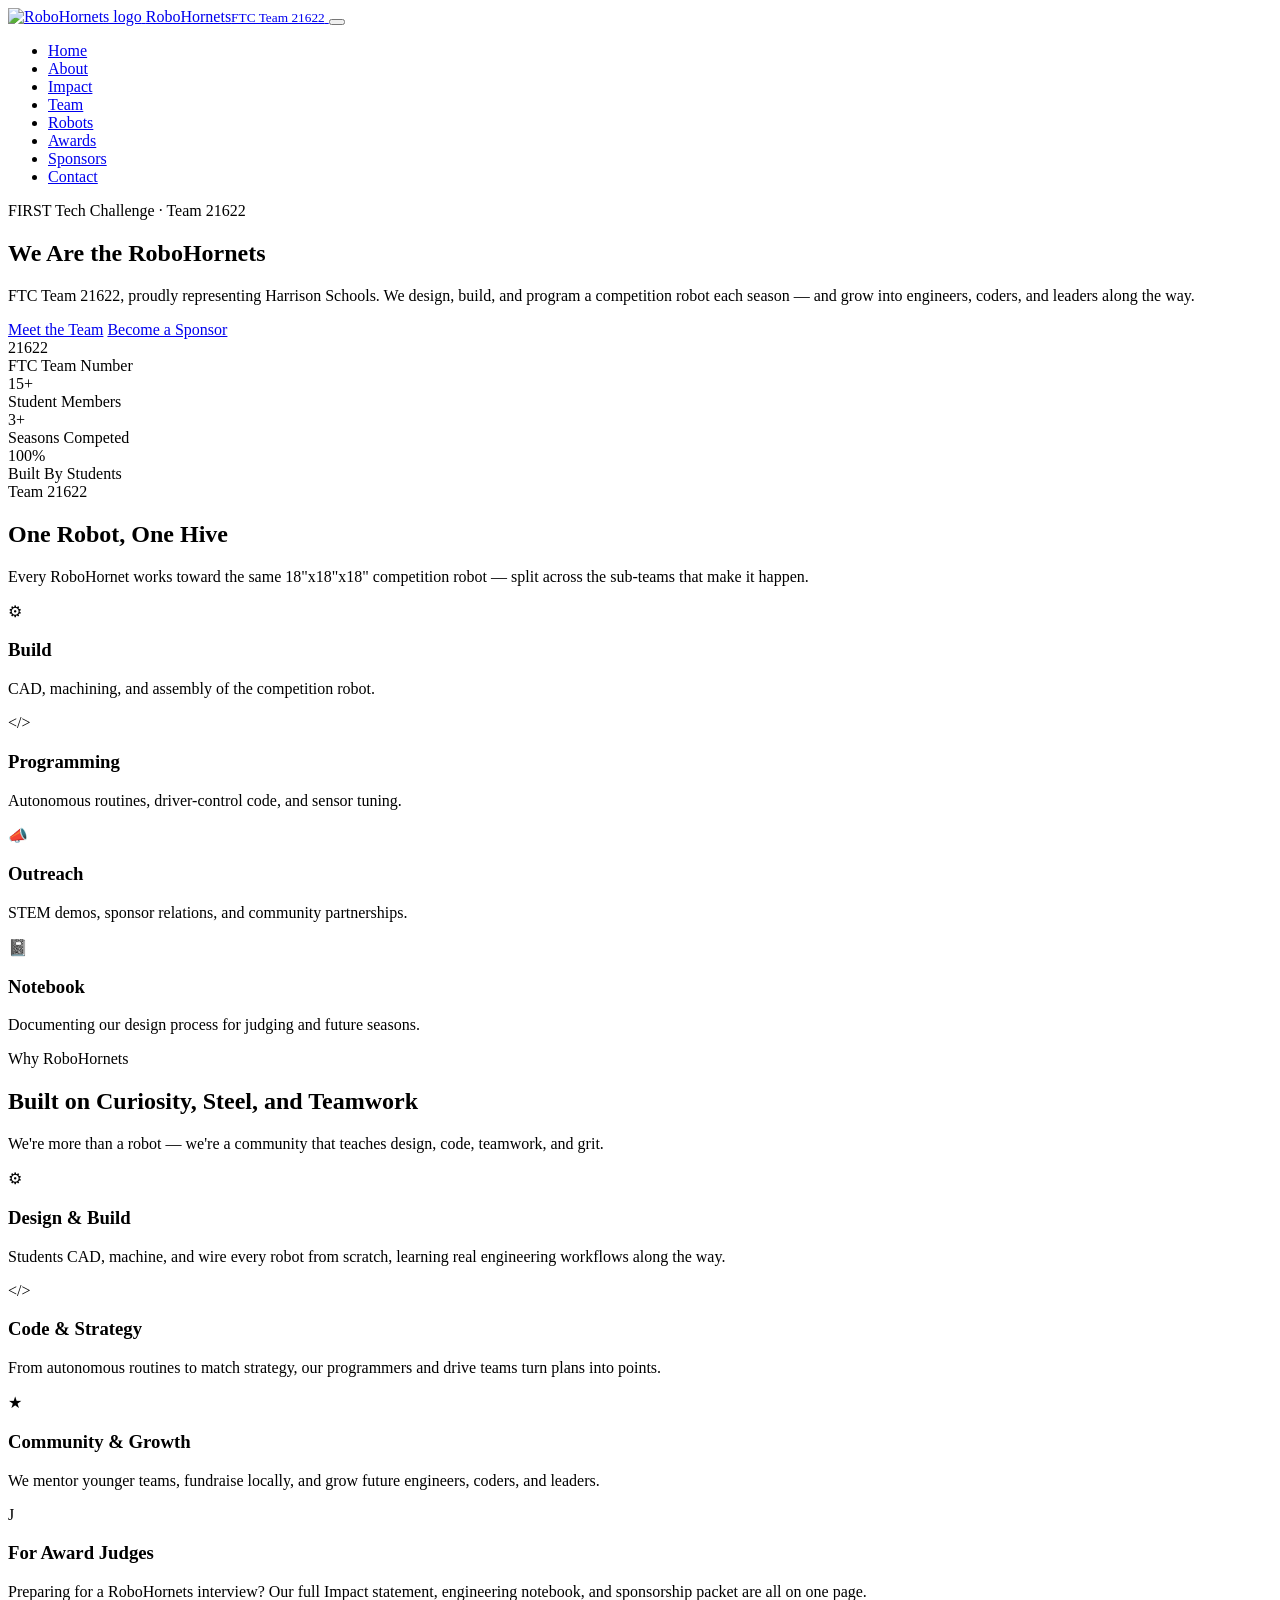
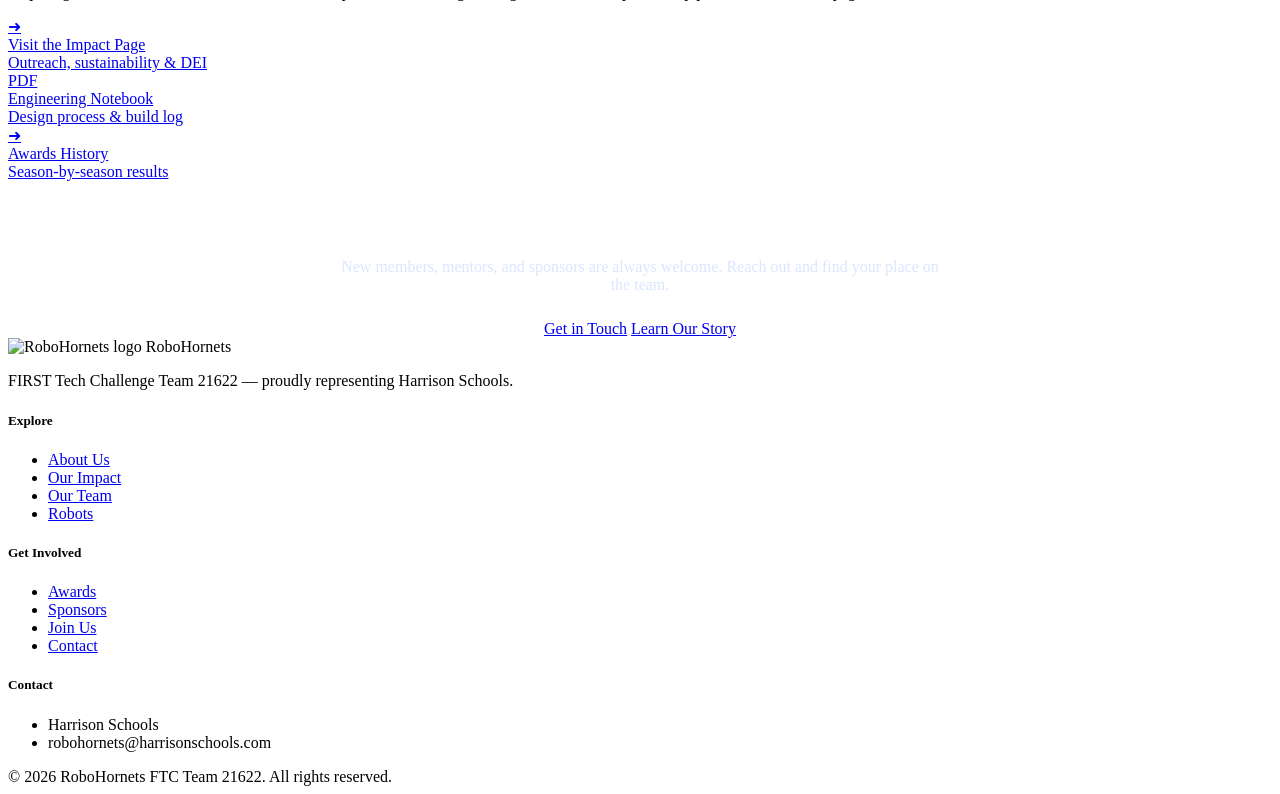
==== index.html @ 56c806d9 "Add files via upload" ====
<!DOCTYPE html>
<html lang="en">
<head>
<meta charset="UTF-8">
<meta name="viewport" content="width=device-width, initial-scale=1.0">
<title>RoboHornets | FTC Team 21622</title>
<meta name="description" content="RoboHornets, FTC Team 21622 — building robots, engineers, and community impact at Harrison Schools.">
<link rel="icon" href="assets/images/logo-primary.png">
<link rel="stylesheet" href="css/style.css">
</head>
<body>

<header class="site-header">
  <div class="container">
    <a href="index.html" class="brand">
      <img src="assets/images/logo-primary.png" alt="RoboHornets logo">
      <span>RoboHornets<small>FTC Team 21622</small></span>
    </a>
    <button class="nav-toggle" aria-label="Toggle menu"><span></span><span></span><span></span></button>
    <nav class="main-nav">
      <ul>
        <li><a href="index.html" class="active">Home</a></li>
        <li><a href="about.html">About</a></li>
        <li><a href="impact.html">Impact</a></li>
        <li><a href="team.html">Team</a></li>
        <li><a href="robots.html">Robots</a></li>
        <li><a href="awards.html">Awards</a></li>
        <li><a href="sponsors.html">Sponsors</a></li>
        <li><a href="contact.html" class="nav-cta">Contact</a></li>
      </ul>
    </nav>
  </div>
</header>

<section class="hero honeycomb-bg">
  <div class="container">
    <span class="eyebrow">FIRST Tech Challenge &middot; Team 21622</span>
    <h1>We Are the RoboHornets</h1>
    <p class="lead">FTC Team 21622, proudly representing Harrison Schools. We design, build, and program a competition robot each season — and grow into engineers, coders, and leaders along the way.</p>
    <div class="btn-row">
      <a href="team.html" class="btn btn-gold">Meet the Team</a>
      <a href="sponsors.html" class="btn btn-outline">Become a Sponsor</a>
    </div>
  </div>
</section>

<div class="stats-bar">
  <div class="container">
    <div class="grid grid-4">
      <div>
        <div class="stat-num">21622</div>
        <div class="stat-label">FTC Team Number</div>
      </div>
      <div>
        <div class="stat-num">15+</div>
        <div class="stat-label">Student Members</div>
      </div>
      <div>
        <div class="stat-num">3+</div>
        <div class="stat-label">Seasons Competed</div>
      </div>
      <div>
        <div class="stat-num">100%</div>
        <div class="stat-label">Built By Students</div>
      </div>
    </div>
  </div>
</div>

<section>
  <div class="container">
    <div class="section-head">
      <span class="tag">Team 21622</span>
      <h2>One Robot, One Hive</h2>
      <p>Every RoboHornet works toward the same 18"x18"x18" competition robot — split across the sub-teams that make it happen.</p>
    </div>
    <div class="grid grid-4">
      <div class="card">
        <div class="icon">⚙</div>
        <h3>Build</h3>
        <p>CAD, machining, and assembly of the competition robot.</p>
      </div>
      <div class="card">
        <div class="icon">&lt;/&gt;</div>
        <h3>Programming</h3>
        <p>Autonomous routines, driver-control code, and sensor tuning.</p>
      </div>
      <div class="card">
        <div class="icon">📣</div>
        <h3>Outreach</h3>
        <p>STEM demos, sponsor relations, and community partnerships.</p>
      </div>
      <div class="card">
        <div class="icon">📓</div>
        <h3>Notebook</h3>
        <p>Documenting our design process for judging and future seasons.</p>
      </div>
    </div>
  </div>
</section>

<section class="alt-bg">
  <div class="container">
    <div class="section-head">
      <span class="tag">Why RoboHornets</span>
      <h2>Built on Curiosity, Steel, and Teamwork</h2>
      <p>We're more than a robot — we're a community that teaches design, code, teamwork, and grit.</p>
    </div>
    <div class="grid grid-3">
      <div class="card">
        <div class="icon">⚙</div>
        <h3>Design &amp; Build</h3>
        <p>Students CAD, machine, and wire every robot from scratch, learning real engineering workflows along the way.</p>
      </div>
      <div class="card">
        <div class="icon">&lt;/&gt;</div>
        <h3>Code &amp; Strategy</h3>
        <p>From autonomous routines to match strategy, our programmers and drive teams turn plans into points.</p>
      </div>
      <div class="card">
        <div class="icon">★</div>
        <h3>Community &amp; Growth</h3>
        <p>We mentor younger teams, fundraise locally, and grow future engineers, coders, and leaders.</p>
      </div>
    </div>
  </div>
</section>

<section class="alt-bg">
  <div class="container">
    <div class="judges-box">
      <div class="judges-head">
        <div class="badge">J</div>
        <div>
          <h3>For Award Judges</h3>
        </div>
      </div>
      <p class="lede">Preparing for a RoboHornets interview? Our full Impact statement, engineering notebook, and sponsorship packet are all on one page.</p>
      <div class="judges-links">
        <a class="judges-link" href="impact.html">
          <div class="doc-ico">➜</div>
          <div>
            <div class="label">Visit the Impact Page</div>
            <div class="sub">Outreach, sustainability &amp; DEI</div>
          </div>
        </a>
        <a class="judges-link" href="assets/docs/engineering-notebook.pdf">
          <div class="doc-ico">PDF</div>
          <div>
            <div class="label">Engineering Notebook</div>
            <div class="sub">Design process &amp; build log</div>
          </div>
        </a>
        <a class="judges-link" href="awards.html">
          <div class="doc-ico">➜</div>
          <div>
            <div class="label">Awards History</div>
            <div class="sub">Season-by-season results</div>
          </div>
        </a>
      </div>
    </div>
  </div>
</section>

<section class="honeycomb-bg" style="color:#fff; text-align:center;">
  <div class="container">
    <h2 style="color:#fff; font-size:2rem; margin-bottom:14px;">Want to Join the Hive?</h2>
    <p style="color:#dbe6ff; max-width:600px; margin:0 auto 26px;">New members, mentors, and sponsors are always welcome. Reach out and find your place on the team.</p>
    <div class="btn-row">
      <a href="contact.html" class="btn btn-gold">Get in Touch</a>
      <a href="about.html" class="btn btn-outline">Learn Our Story</a>
    </div>
  </div>
</section>

<footer class="site-footer">
  <div class="container">
    <div class="footer-grid">
      <div>
        <div class="footer-brand">
          <img src="assets/images/logo-primary.png" alt="RoboHornets logo">
          <span>RoboHornets</span>
        </div>
        <p>FIRST Tech Challenge Team 21622 — proudly representing Harrison Schools.</p>
      </div>
      <div>
        <h5>Explore</h5>
        <ul>
          <li><a href="about.html">About Us</a></li>
          <li><a href="impact.html">Our Impact</a></li>
          <li><a href="team.html">Our Team</a></li>
          <li><a href="robots.html">Robots</a></li>
        </ul>
      </div>
      <div>
        <h5>Get Involved</h5>
        <ul>
          <li><a href="awards.html">Awards</a></li>
          <li><a href="sponsors.html">Sponsors</a></li>
          <li><a href="contact.html">Join Us</a></li>
          <li><a href="contact.html">Contact</a></li>
        </ul>
      </div>
      <div>
        <h5>Contact</h5>
        <ul>
          <li>Harrison Schools</li>
          <li>robohornets@harrisonschools.com</li>
        </ul>
      </div>
    </div>
    <div class="footer-bottom">
      &copy; <span data-year>2026</span> RoboHornets FTC Team 21622. All rights reserved.
    </div>
  </div>
</footer>

<script src="js/main.js"></script>
</body>
</html>
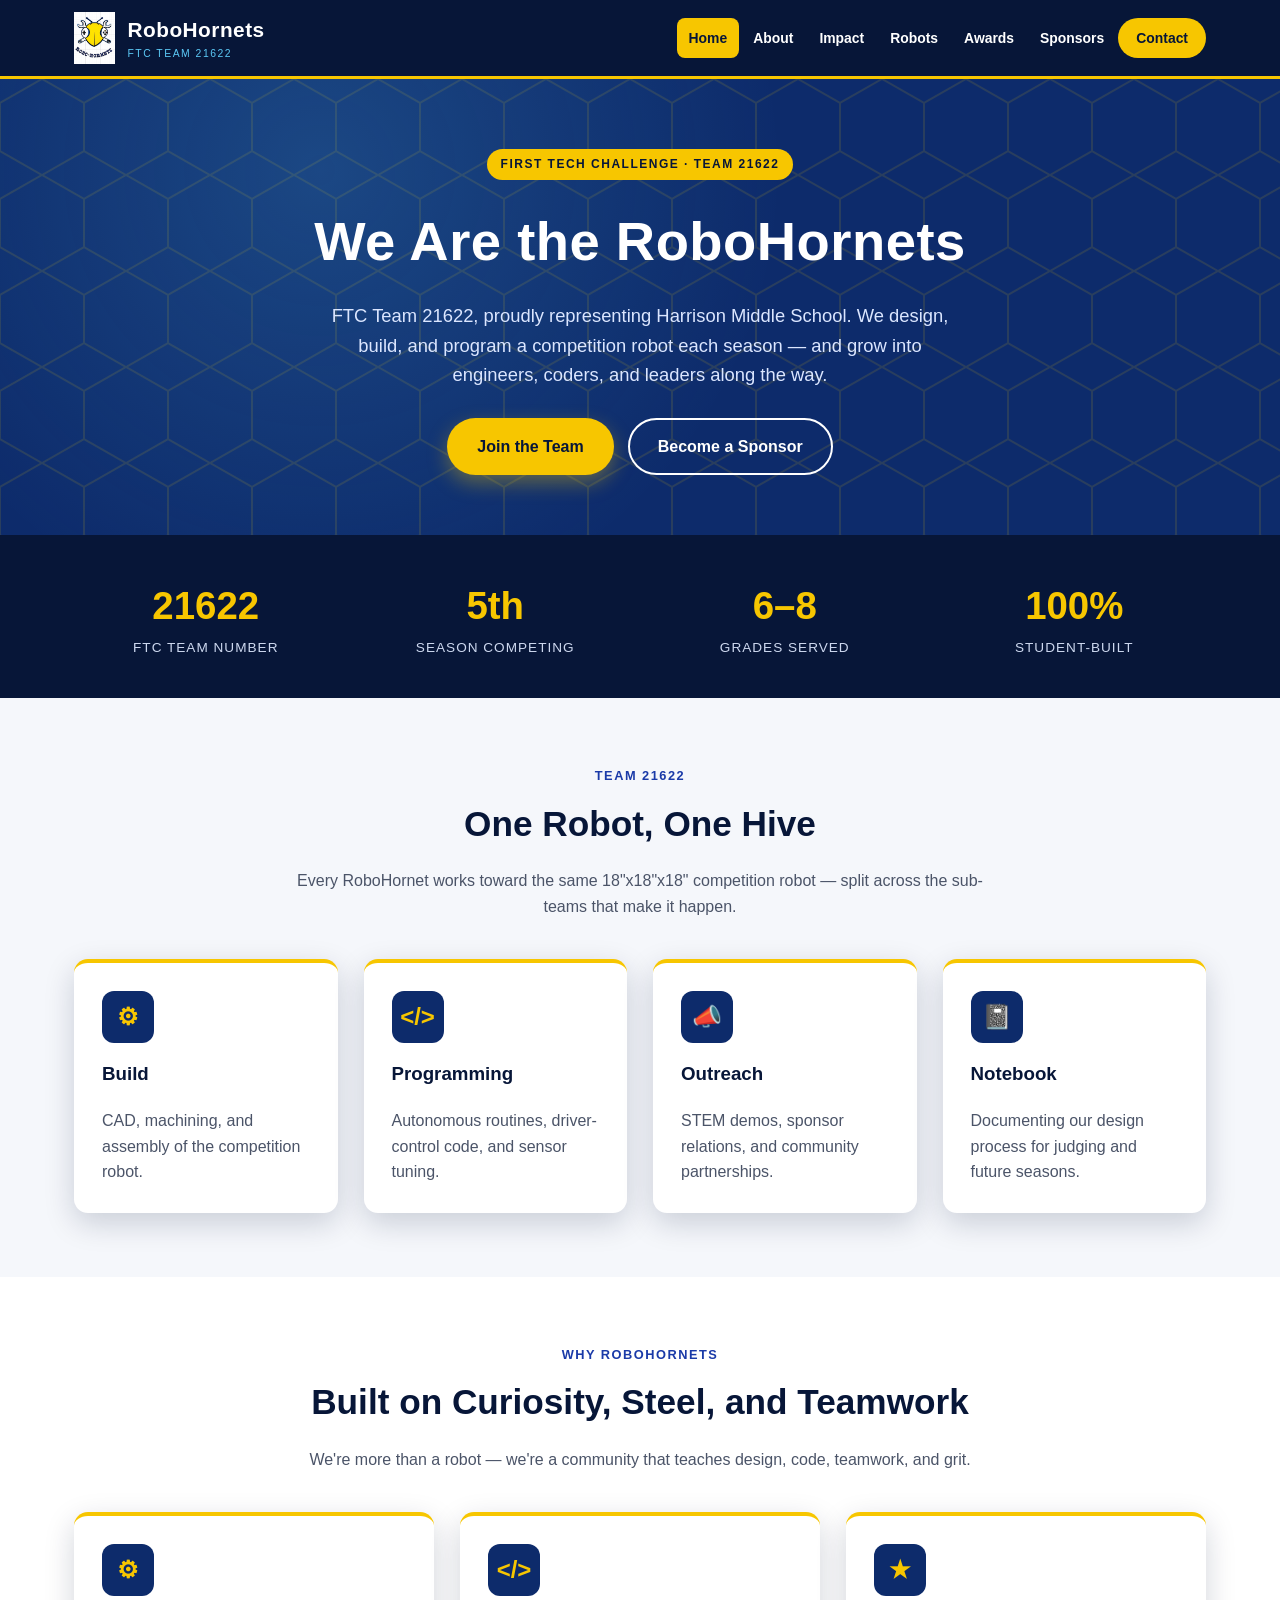
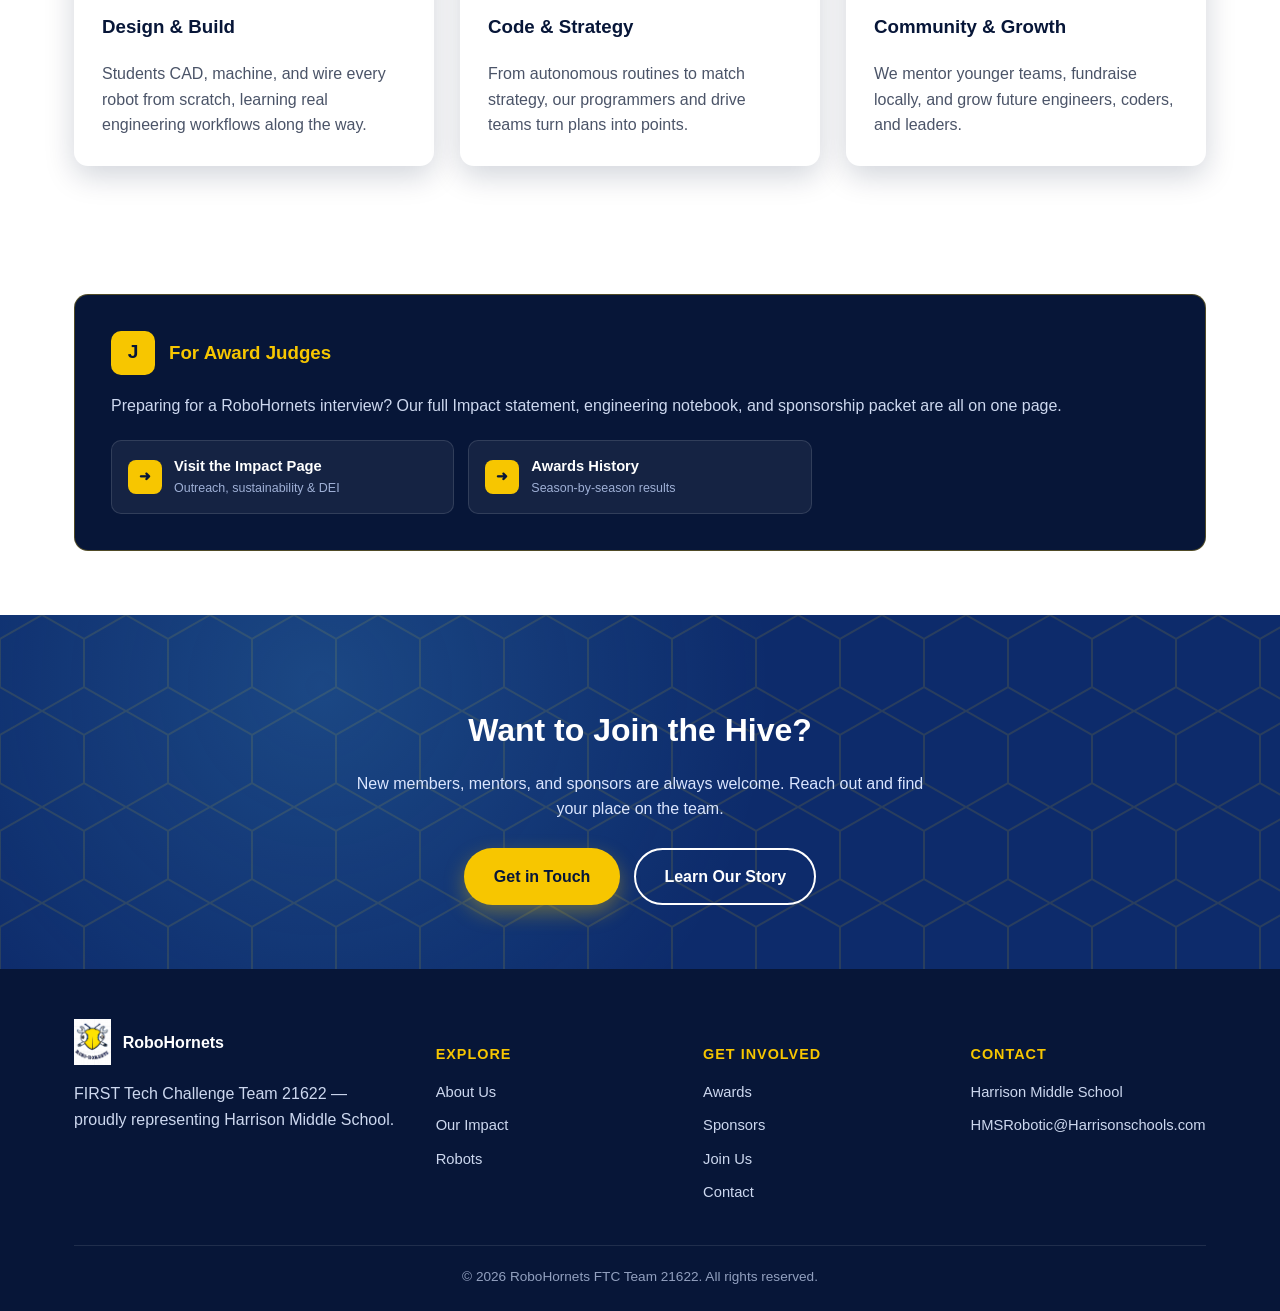
==== commit 31e41247: "Content correction pass: fix index.html" ====
--- a/index.html
+++ b/index.html
@@ -4,7 +4,7 @@
 <meta charset="UTF-8">
 <meta name="viewport" content="width=device-width, initial-scale=1.0">
 <title>RoboHornets | FTC Team 21622</title>
-<meta name="description" content="RoboHornets, FTC Team 21622 — building robots, engineers, and community impact at Harrison Schools.">
+<meta name="description" content="RoboHornets, FTC Team 21622 — building robots, engineers, and community impact at Harrison Middle School.">
 <link rel="icon" href="assets/images/logo-primary.png">
 <link rel="stylesheet" href="css/style.css">
 </head>
@@ -22,7 +22,6 @@
         <li><a href="index.html" class="active">Home</a></li>
         <li><a href="about.html">About</a></li>
         <li><a href="impact.html">Impact</a></li>
-        <li><a href="team.html">Team</a></li>
         <li><a href="robots.html">Robots</a></li>
         <li><a href="awards.html">Awards</a></li>
         <li><a href="sponsors.html">Sponsors</a></li>
@@ -36,9 +35,9 @@
   <div class="container">
     <span class="eyebrow">FIRST Tech Challenge &middot; Team 21622</span>
     <h1>We Are the RoboHornets</h1>
-    <p class="lead">FTC Team 21622, proudly representing Harrison Schools. We design, build, and program a competition robot each season — and grow into engineers, coders, and leaders along the way.</p>
+    <p class="lead">FTC Team 21622, proudly representing Harrison Middle School. We design, build, and program a competition robot each season — and grow into engineers, coders, and leaders along the way.</p>
     <div class="btn-row">
-      <a href="team.html" class="btn btn-gold">Meet the Team</a>
+      <a href="contact.html" class="btn btn-gold">Join the Team</a>
       <a href="sponsors.html" class="btn btn-outline">Become a Sponsor</a>
     </div>
   </div>
@@ -52,16 +51,16 @@
         <div class="stat-label">FTC Team Number</div>
       </div>
       <div>
-        <div class="stat-num">15+</div>
-        <div class="stat-label">Student Members</div>
-      </div>
-      <div>
-        <div class="stat-num">3+</div>
-        <div class="stat-label">Seasons Competed</div>
+        <div class="stat-num">5th</div>
+        <div class="stat-label">Season Competing</div>
+      </div>
+      <div>
+        <div class="stat-num">6&ndash;8</div>
+        <div class="stat-label">Grades Served</div>
       </div>
       <div>
         <div class="stat-num">100%</div>
-        <div class="stat-label">Built By Students</div>
+        <div class="stat-label">Student-Built</div>
       </div>
     </div>
   </div>
@@ -136,19 +135,12 @@
         </div>
       </div>
       <p class="lede">Preparing for a RoboHornets interview? Our full Impact statement, engineering notebook, and sponsorship packet are all on one page.</p>
-      <div class="judges-links">
+      <div class="judges-links judges-links-2">
         <a class="judges-link" href="impact.html">
           <div class="doc-ico">➜</div>
           <div>
             <div class="label">Visit the Impact Page</div>
             <div class="sub">Outreach, sustainability &amp; DEI</div>
-          </div>
-        </a>
-        <a class="judges-link" href="assets/docs/engineering-notebook.pdf">
-          <div class="doc-ico">PDF</div>
-          <div>
-            <div class="label">Engineering Notebook</div>
-            <div class="sub">Design process &amp; build log</div>
           </div>
         </a>
         <a class="judges-link" href="awards.html">
@@ -182,14 +174,13 @@
           <img src="assets/images/logo-primary.png" alt="RoboHornets logo">
           <span>RoboHornets</span>
         </div>
-        <p>FIRST Tech Challenge Team 21622 — proudly representing Harrison Schools.</p>
+        <p>FIRST Tech Challenge Team 21622 — proudly representing Harrison Middle School.</p>
       </div>
       <div>
         <h5>Explore</h5>
         <ul>
           <li><a href="about.html">About Us</a></li>
           <li><a href="impact.html">Our Impact</a></li>
-          <li><a href="team.html">Our Team</a></li>
           <li><a href="robots.html">Robots</a></li>
         </ul>
       </div>
@@ -205,8 +196,8 @@
       <div>
         <h5>Contact</h5>
         <ul>
-          <li>Harrison Schools</li>
-          <li>robohornets@harrisonschools.com</li>
+          <li>Harrison Middle School</li>
+          <li>HMSRobotic@Harrisonschools.com</li>
         </ul>
       </div>
     </div>
--- a/css/style.css
+++ b/css/style.css
@@ -0,0 +1,825 @@
+/* ===== RoboHornets — Harrison Hornet Robotics ===== */
+
+:root {
+  --navy-dark: #071638;
+  --navy: #0d2b6b;
+  --blue: #1a3aa8;
+  --sky: #5bc8f5;
+  --gold: #f7c600;
+  --gold-dark: #d4a800;
+  --black: #14161c;
+  --white: #ffffff;
+  --gray-light: #f5f7fb;
+  --gray-mid: #dde3ef;
+  --gray-text: #4b5468;
+  --shadow: 0 10px 30px rgba(7, 22, 56, 0.18);
+  --radius: 14px;
+}
+
+* { box-sizing: border-box; }
+
+html { scroll-behavior: smooth; }
+
+body {
+  margin: 0;
+  font-family: "Segoe UI", Roboto, Helvetica, Arial, sans-serif;
+  color: var(--black);
+  background: var(--gray-light);
+  line-height: 1.6;
+}
+
+img { max-width: 100%; display: block; }
+
+a { color: inherit; text-decoration: none; }
+
+.container {
+  max-width: 1180px;
+  margin: 0 auto;
+  padding: 0 24px;
+}
+
+/* ---------- Honeycomb texture ---------- */
+.honeycomb-bg {
+  background-color: var(--navy);
+  background-image:
+    radial-gradient(circle at 25% 20%, rgba(91, 200, 245, 0.18), transparent 45%),
+    url("data:image/svg+xml,%3Csvg xmlns='http://www.w3.org/2000/svg' width='84' height='96' viewBox='0 0 84 96'%3E%3Cg fill='none' stroke='%23f7c600' stroke-opacity='0.12' stroke-width='2'%3E%3Cpath d='M42 0 L84 24 L84 72 L42 96 L0 72 L0 24 Z'/%3E%3C/g%3E%3C/svg%3E");
+  background-size: auto, 84px 96px;
+}
+
+/* ---------- Header ---------- */
+.site-header {
+  position: sticky;
+  top: 0;
+  z-index: 100;
+  background: var(--navy-dark);
+  border-bottom: 3px solid var(--gold);
+}
+
+.site-header .container {
+  display: flex;
+  align-items: center;
+  justify-content: space-between;
+  height: 76px;
+}
+
+.brand {
+  display: flex;
+  align-items: center;
+  gap: 12px;
+  font-weight: 800;
+  font-size: 1.3rem;
+  color: var(--white);
+  letter-spacing: 0.5px;
+}
+
+.brand img {
+  height: 52px;
+  width: auto;
+}
+
+.brand small {
+  display: block;
+  font-weight: 500;
+  font-size: 0.65rem;
+  color: var(--sky);
+  letter-spacing: 1.5px;
+  text-transform: uppercase;
+}
+
+nav.main-nav {
+  display: flex;
+  align-items: center;
+  gap: 18px;
+  flex: 1;
+  justify-content: flex-end;
+}
+
+nav.main-nav ul {
+  list-style: none;
+  display: flex;
+  gap: 2px;
+  margin: 0;
+  padding: 0;
+}
+
+nav.main-nav a {
+  display: inline-block;
+  padding: 9px 12px;
+  color: var(--white);
+  font-weight: 600;
+  font-size: 0.87rem;
+  border-radius: 8px;
+  white-space: nowrap;
+  transition: background 0.2s ease, color 0.2s ease;
+}
+
+nav.main-nav a:hover,
+nav.main-nav a.active {
+  background: var(--gold);
+  color: var(--navy-dark);
+}
+
+.nav-cta {
+  background: var(--gold);
+  color: var(--navy-dark) !important;
+  font-weight: 800 !important;
+  padding: 9px 18px !important;
+  border-radius: 999px !important;
+}
+
+.nav-cta:hover { background: var(--white) !important; }
+
+.nav-toggle {
+  display: none;
+  background: none;
+  border: 2px solid var(--gold);
+  border-radius: 8px;
+  padding: 8px 10px;
+  cursor: pointer;
+}
+
+.nav-toggle span {
+  display: block;
+  width: 22px;
+  height: 2px;
+  background: var(--gold);
+  margin: 4px 0;
+}
+
+/* ---------- Hero ---------- */
+.hero {
+  color: var(--white);
+  padding: 70px 0 60px;
+  text-align: center;
+  position: relative;
+  overflow: hidden;
+}
+
+.hero .eyebrow {
+  display: inline-block;
+  background: var(--gold);
+  color: var(--navy-dark);
+  font-weight: 800;
+  font-size: 0.75rem;
+  letter-spacing: 1.5px;
+  text-transform: uppercase;
+  padding: 6px 14px;
+  border-radius: 999px;
+  margin-bottom: 18px;
+}
+
+.hero h1 {
+  font-size: clamp(2rem, 5vw, 3.4rem);
+  margin: 0 0 16px;
+  font-weight: 900;
+  letter-spacing: 0.5px;
+}
+
+.hero p.lead {
+  max-width: 640px;
+  margin: 0 auto 28px;
+  font-size: 1.15rem;
+  color: #dbe6ff;
+}
+
+.hero-small {
+  padding: 46px 0;
+}
+
+.hero-small h1 {
+  font-size: clamp(1.8rem, 4vw, 2.6rem);
+}
+
+.btn {
+  display: inline-block;
+  padding: 14px 28px;
+  border-radius: 999px;
+  font-weight: 700;
+  font-size: 1rem;
+  cursor: pointer;
+  border: 2px solid transparent;
+  transition: transform 0.15s ease, box-shadow 0.15s ease;
+}
+
+.btn:hover { transform: translateY(-2px); }
+
+.btn-gold {
+  background: var(--gold);
+  color: var(--navy-dark);
+  box-shadow: 0 8px 20px rgba(247, 198, 0, 0.35);
+}
+
+.btn-outline {
+  background: transparent;
+  color: var(--white);
+  border-color: var(--white);
+}
+
+.btn-navy {
+  background: var(--navy);
+  color: var(--white);
+  box-shadow: 0 8px 20px rgba(13, 43, 107, 0.3);
+}
+
+.btn-row {
+  display: flex;
+  gap: 14px;
+  justify-content: center;
+  flex-wrap: wrap;
+}
+
+/* ---------- Sections ---------- */
+section { padding: 64px 0; }
+
+.section-head {
+  text-align: center;
+  max-width: 700px;
+  margin: 0 auto 40px;
+}
+
+.section-head .tag {
+  color: var(--blue);
+  font-weight: 800;
+  letter-spacing: 1.5px;
+  font-size: 0.8rem;
+  text-transform: uppercase;
+}
+
+.section-head h2 {
+  font-size: clamp(1.6rem, 3.5vw, 2.2rem);
+  margin: 8px 0 12px;
+  color: var(--navy-dark);
+}
+
+.section-head p { color: var(--gray-text); }
+
+.alt-bg { background: var(--white); }
+
+/* ---------- Cards / Grid ---------- */
+.grid {
+  display: grid;
+  gap: 26px;
+}
+
+.grid-3 { grid-template-columns: repeat(3, 1fr); }
+.grid-2 { grid-template-columns: repeat(2, 1fr); }
+.grid-4 { grid-template-columns: repeat(4, 1fr); }
+
+.card {
+  background: var(--white);
+  border-radius: var(--radius);
+  padding: 28px;
+  box-shadow: var(--shadow);
+  border-top: 4px solid var(--gold);
+}
+
+.card h3 {
+  color: var(--navy-dark);
+  margin-top: 0;
+}
+
+.card p { color: var(--gray-text); margin-bottom: 0; }
+
+.card .icon {
+  width: 52px;
+  height: 52px;
+  border-radius: 12px;
+  background: var(--navy);
+  color: var(--gold);
+  display: flex;
+  align-items: center;
+  justify-content: center;
+  font-size: 1.5rem;
+  font-weight: 800;
+  margin-bottom: 16px;
+}
+
+/* ---------- Sub-team strip ---------- */
+.subteam-strip {
+  display: grid;
+  grid-template-columns: repeat(2, 1fr);
+  gap: 24px;
+}
+
+.subteam-card {
+  background: var(--navy-dark);
+  border-radius: var(--radius);
+  color: var(--white);
+  padding: 30px;
+  display: flex;
+  gap: 20px;
+  align-items: center;
+  border: 1px solid rgba(247, 198, 0, 0.25);
+}
+
+.subteam-card img {
+  width: 96px;
+  height: 96px;
+  object-fit: contain;
+  flex-shrink: 0;
+}
+
+.subteam-card h3 { margin: 0 0 6px; color: var(--gold); }
+.subteam-card p { margin: 0; color: #cdd8ef; font-size: 0.95rem; }
+
+/* ---------- Stats ---------- */
+.stats-bar {
+  background: var(--navy-dark);
+  color: var(--white);
+  padding: 40px 0;
+}
+
+.stats-bar .grid-4 { text-align: center; }
+
+.stats-bar .stat-num {
+  font-size: 2.4rem;
+  font-weight: 900;
+  color: var(--gold);
+}
+
+.stats-bar .stat-label {
+  font-size: 0.85rem;
+  letter-spacing: 1px;
+  text-transform: uppercase;
+  color: #cdd8ef;
+}
+
+/* ---------- Team / people ---------- */
+.person-card {
+  background: var(--white);
+  border-radius: var(--radius);
+  overflow: hidden;
+  box-shadow: var(--shadow);
+  text-align: center;
+}
+
+.person-photo {
+  height: 190px;
+  background: linear-gradient(160deg, var(--navy), var(--blue));
+  display: flex;
+  align-items: center;
+  justify-content: center;
+  color: var(--gold);
+  font-size: 2.4rem;
+  font-weight: 900;
+}
+
+.person-card .info { padding: 20px; }
+.person-card h4 { margin: 0 0 4px; color: var(--navy-dark); }
+.person-card .role {
+  color: var(--blue);
+  font-weight: 700;
+  font-size: 0.85rem;
+  text-transform: uppercase;
+  letter-spacing: 0.5px;
+}
+.person-card p.bio {
+  color: var(--gray-text);
+  font-size: 0.92rem;
+  margin: 10px 0 0;
+}
+
+.team-group-title {
+  margin: 50px 0 24px;
+  font-size: 1.4rem;
+  color: var(--navy-dark);
+  border-left: 5px solid var(--gold);
+  padding-left: 14px;
+}
+
+/* ---------- Gallery / Robots ---------- */
+.robot-card {
+  background: var(--white);
+  border-radius: var(--radius);
+  box-shadow: var(--shadow);
+  overflow: hidden;
+}
+
+.robot-photo {
+  height: 200px;
+  background: radial-gradient(circle at 30% 30%, var(--sky), var(--navy));
+  position: relative;
+}
+
+.robot-photo::after {
+  content: attr(data-year);
+  position: absolute;
+  bottom: 12px;
+  right: 14px;
+  background: var(--gold);
+  color: var(--navy-dark);
+  font-weight: 800;
+  padding: 4px 12px;
+  border-radius: 999px;
+  font-size: 0.85rem;
+}
+
+.robot-card .info { padding: 22px; }
+.robot-card h3 { margin: 0 0 6px; color: var(--navy-dark); }
+.robot-card .season-tag {
+  display: inline-block;
+  color: var(--blue);
+  font-weight: 700;
+  font-size: 0.8rem;
+  text-transform: uppercase;
+  margin-bottom: 10px;
+}
+.robot-card ul {
+  margin: 12px 0 0;
+  padding-left: 18px;
+  color: var(--gray-text);
+  font-size: 0.92rem;
+}
+
+/* ---------- Sponsors ---------- */
+.tier-block {
+  margin-bottom: 44px;
+}
+
+.tier-heading {
+  display: flex;
+  align-items: center;
+  gap: 14px;
+  margin-bottom: 20px;
+}
+
+.tier-heading .swatch {
+  width: 14px;
+  height: 34px;
+  border-radius: 4px;
+}
+
+.swatch.gold-tier { background: var(--gold); }
+.swatch.blue-tier { background: var(--blue); }
+.swatch.silver-tier { background: #a9b3c7; }
+
+.sponsor-grid {
+  display: grid;
+  grid-template-columns: repeat(4, 1fr);
+  gap: 20px;
+}
+
+.sponsor-logo {
+  background: var(--white);
+  border: 1px solid var(--gray-mid);
+  border-radius: 12px;
+  height: 110px;
+  display: flex;
+  align-items: center;
+  justify-content: center;
+  color: var(--gray-text);
+  font-weight: 700;
+  text-align: center;
+  padding: 10px;
+}
+
+.sponsor-cta {
+  background: var(--navy);
+  color: var(--white);
+  border-radius: var(--radius);
+  padding: 40px;
+  text-align: center;
+}
+
+.sponsor-cta h3 { color: var(--gold); margin-top: 0; }
+
+/* ---------- Judges quick-access box ---------- */
+.judges-box {
+  background: var(--navy-dark);
+  border: 1px solid rgba(247, 198, 0, 0.3);
+  border-radius: var(--radius);
+  padding: 36px;
+  color: var(--white);
+}
+
+.judges-box .judges-head {
+  display: flex;
+  align-items: center;
+  gap: 14px;
+  margin-bottom: 18px;
+}
+
+.judges-box .judges-head .badge {
+  background: var(--gold);
+  color: var(--navy-dark);
+  font-weight: 900;
+  border-radius: 10px;
+  width: 44px;
+  height: 44px;
+  display: flex;
+  align-items: center;
+  justify-content: center;
+  font-size: 1.2rem;
+  flex-shrink: 0;
+}
+
+.judges-box h3 { margin: 0; color: var(--gold); }
+.judges-box p.lede { color: #cdd8ef; margin: 0 0 22px; }
+
+.judges-links {
+  display: grid;
+  grid-template-columns: repeat(3, 1fr);
+  gap: 14px;
+}
+
+.judges-link {
+  display: flex;
+  align-items: center;
+  gap: 12px;
+  background: rgba(255, 255, 255, 0.06);
+  border: 1px solid rgba(255, 255, 255, 0.12);
+  border-radius: 10px;
+  padding: 14px 16px;
+  transition: background 0.2s ease, border-color 0.2s ease;
+}
+
+.judges-link:hover {
+  background: rgba(247, 198, 0, 0.12);
+  border-color: var(--gold);
+}
+
+.judges-link .doc-ico {
+  width: 34px;
+  height: 34px;
+  border-radius: 8px;
+  background: var(--gold);
+  color: var(--navy-dark);
+  display: flex;
+  align-items: center;
+  justify-content: center;
+  font-weight: 800;
+  flex-shrink: 0;
+  font-size: 0.85rem;
+}
+
+.judges-link .label { font-weight: 700; font-size: 0.92rem; color: var(--white); }
+.judges-link .sub { font-size: 0.78rem; color: #9fb0d6; }
+
+/* ---------- Core values / DEI cards ---------- */
+.value-card {
+  background: var(--white);
+  border-radius: var(--radius);
+  box-shadow: var(--shadow);
+  padding: 26px;
+  border-left: 4px solid var(--blue);
+}
+
+.value-card h4 { margin: 0 0 8px; color: var(--navy-dark); }
+.value-card p { margin: 0; color: var(--gray-text); font-size: 0.93rem; }
+
+/* ---------- Impact metrics ---------- */
+.metric-card {
+  background: var(--white);
+  border-radius: var(--radius);
+  box-shadow: var(--shadow);
+  padding: 30px 24px;
+  text-align: center;
+}
+
+.metric-card .metric-num {
+  font-size: 2.2rem;
+  font-weight: 900;
+  color: var(--blue);
+}
+
+.metric-card .metric-label {
+  font-size: 0.85rem;
+  color: var(--gray-text);
+  margin-top: 6px;
+}
+
+/* ---------- Engineering design process ---------- */
+.process-steps {
+  display: grid;
+  grid-template-columns: repeat(5, 1fr);
+  gap: 16px;
+  counter-reset: step;
+}
+
+.process-step {
+  background: var(--white);
+  border-radius: var(--radius);
+  box-shadow: var(--shadow);
+  padding: 22px 18px;
+  text-align: center;
+  position: relative;
+}
+
+.process-step .step-num {
+  width: 36px;
+  height: 36px;
+  border-radius: 50%;
+  background: var(--gold);
+  color: var(--navy-dark);
+  font-weight: 900;
+  display: flex;
+  align-items: center;
+  justify-content: center;
+  margin: 0 auto 12px;
+}
+
+.process-step h4 { margin: 0 0 8px; color: var(--navy-dark); font-size: 1rem; }
+.process-step p { margin: 0; color: var(--gray-text); font-size: 0.85rem; }
+
+/* ---------- Awards timeline ---------- */
+.timeline {
+  position: relative;
+  margin: 0 auto;
+  max-width: 820px;
+  padding-left: 30px;
+  border-left: 3px solid var(--gold);
+}
+
+.timeline-item {
+  position: relative;
+  padding-bottom: 34px;
+}
+
+.timeline-item:last-child { padding-bottom: 0; }
+
+.timeline-item::before {
+  content: "";
+  position: absolute;
+  left: -39px;
+  top: 4px;
+  width: 16px;
+  height: 16px;
+  border-radius: 50%;
+  background: var(--navy-dark);
+  border: 3px solid var(--gold);
+}
+
+.timeline-item .t-year {
+  color: var(--blue);
+  font-weight: 800;
+  font-size: 0.85rem;
+  text-transform: uppercase;
+  letter-spacing: 0.5px;
+}
+
+.timeline-item h4 { margin: 6px 0 6px; color: var(--navy-dark); }
+.timeline-item p { margin: 0; color: var(--gray-text); font-size: 0.93rem; }
+
+.award-pill {
+  display: inline-block;
+  background: var(--gold);
+  color: var(--navy-dark);
+  font-weight: 800;
+  font-size: 0.72rem;
+  letter-spacing: 0.5px;
+  text-transform: uppercase;
+  padding: 3px 10px;
+  border-radius: 999px;
+  margin-right: 8px;
+  margin-bottom: 6px;
+}
+
+/* ---------- Contact ---------- */
+.contact-wrap {
+  display: grid;
+  grid-template-columns: 1.1fr 1fr;
+  gap: 40px;
+  align-items: start;
+}
+
+.contact-info .item {
+  display: flex;
+  gap: 16px;
+  margin-bottom: 22px;
+}
+
+.contact-info .item .ico {
+  width: 44px;
+  height: 44px;
+  border-radius: 10px;
+  background: var(--gold);
+  color: var(--navy-dark);
+  display: flex;
+  align-items: center;
+  justify-content: center;
+  font-weight: 800;
+  flex-shrink: 0;
+}
+
+.contact-info h4 { margin: 0 0 4px; color: var(--navy-dark); }
+.contact-info p { margin: 0; color: var(--gray-text); }
+
+form.contact-form {
+  background: var(--white);
+  padding: 30px;
+  border-radius: var(--radius);
+  box-shadow: var(--shadow);
+}
+
+form.contact-form label {
+  display: block;
+  font-weight: 700;
+  font-size: 0.85rem;
+  color: var(--navy-dark);
+  margin: 16px 0 6px;
+}
+
+form.contact-form label:first-child { margin-top: 0; }
+
+form.contact-form input,
+form.contact-form select,
+form.contact-form textarea {
+  width: 100%;
+  padding: 12px 14px;
+  border: 1px solid var(--gray-mid);
+  border-radius: 8px;
+  font-family: inherit;
+  font-size: 0.95rem;
+}
+
+form.contact-form textarea { resize: vertical; min-height: 120px; }
+
+form.contact-form button {
+  margin-top: 22px;
+  width: 100%;
+  border: none;
+}
+
+.map-note {
+  margin-top: 24px;
+  padding: 20px;
+  border: 2px dashed var(--gray-mid);
+  border-radius: 12px;
+  color: var(--gray-text);
+  font-size: 0.9rem;
+}
+
+/* ---------- Footer ---------- */
+footer.site-footer {
+  background: var(--navy-dark);
+  color: #cdd8ef;
+  padding: 50px 0 24px;
+}
+
+.footer-grid {
+  display: grid;
+  grid-template-columns: 1.4fr 1fr 1fr 1fr;
+  gap: 32px;
+  margin-bottom: 30px;
+}
+
+.footer-grid h5 {
+  color: var(--gold);
+  font-size: 0.9rem;
+  letter-spacing: 1px;
+  text-transform: uppercase;
+  margin-bottom: 14px;
+}
+
+.footer-grid ul { list-style: none; margin: 0; padding: 0; }
+.footer-grid li { margin-bottom: 10px; font-size: 0.92rem; }
+.footer-grid a:hover { color: var(--gold); }
+
+.footer-brand {
+  display: flex;
+  align-items: center;
+  gap: 12px;
+  margin-bottom: 14px;
+}
+
+.footer-brand img { height: 46px; }
+.footer-brand span { font-weight: 800; color: var(--white); }
+
+.footer-bottom {
+  border-top: 1px solid rgba(255, 255, 255, 0.1);
+  padding-top: 20px;
+  text-align: center;
+  font-size: 0.85rem;
+  color: #92a0bf;
+}
+
+/* ---------- Responsive ---------- */
+@media (max-width: 900px) {
+  .grid-3, .grid-4, .footer-grid, .subteam-strip, .sponsor-grid, .contact-wrap { grid-template-columns: 1fr 1fr; }
+  .footer-grid { grid-template-columns: 1fr 1fr; }
+  .judges-links, .process-steps { grid-template-columns: 1fr 1fr; }
+}
+
+@media (max-width: 720px) {
+  nav.main-nav {
+    position: absolute;
+    top: 76px;
+    left: 0;
+    right: 0;
+    background: var(--navy-dark);
+    border-bottom: 3px solid var(--gold);
+    display: none;
+  }
+  nav.main-nav.open { display: block; }
+  nav.main-nav ul {
+    flex-direction: column;
+    padding: 12px 24px 20px;
+  }
+  .nav-toggle { display: block; }
+  .grid-2, .grid-3, .grid-4, .footer-grid, .subteam-strip, .sponsor-grid, .contact-wrap {
+    grid-template-columns: 1fr;
+  }
+  .judges-links, .process-steps { grid-template-columns: 1fr; }
+  .contact-wrap { }
+}
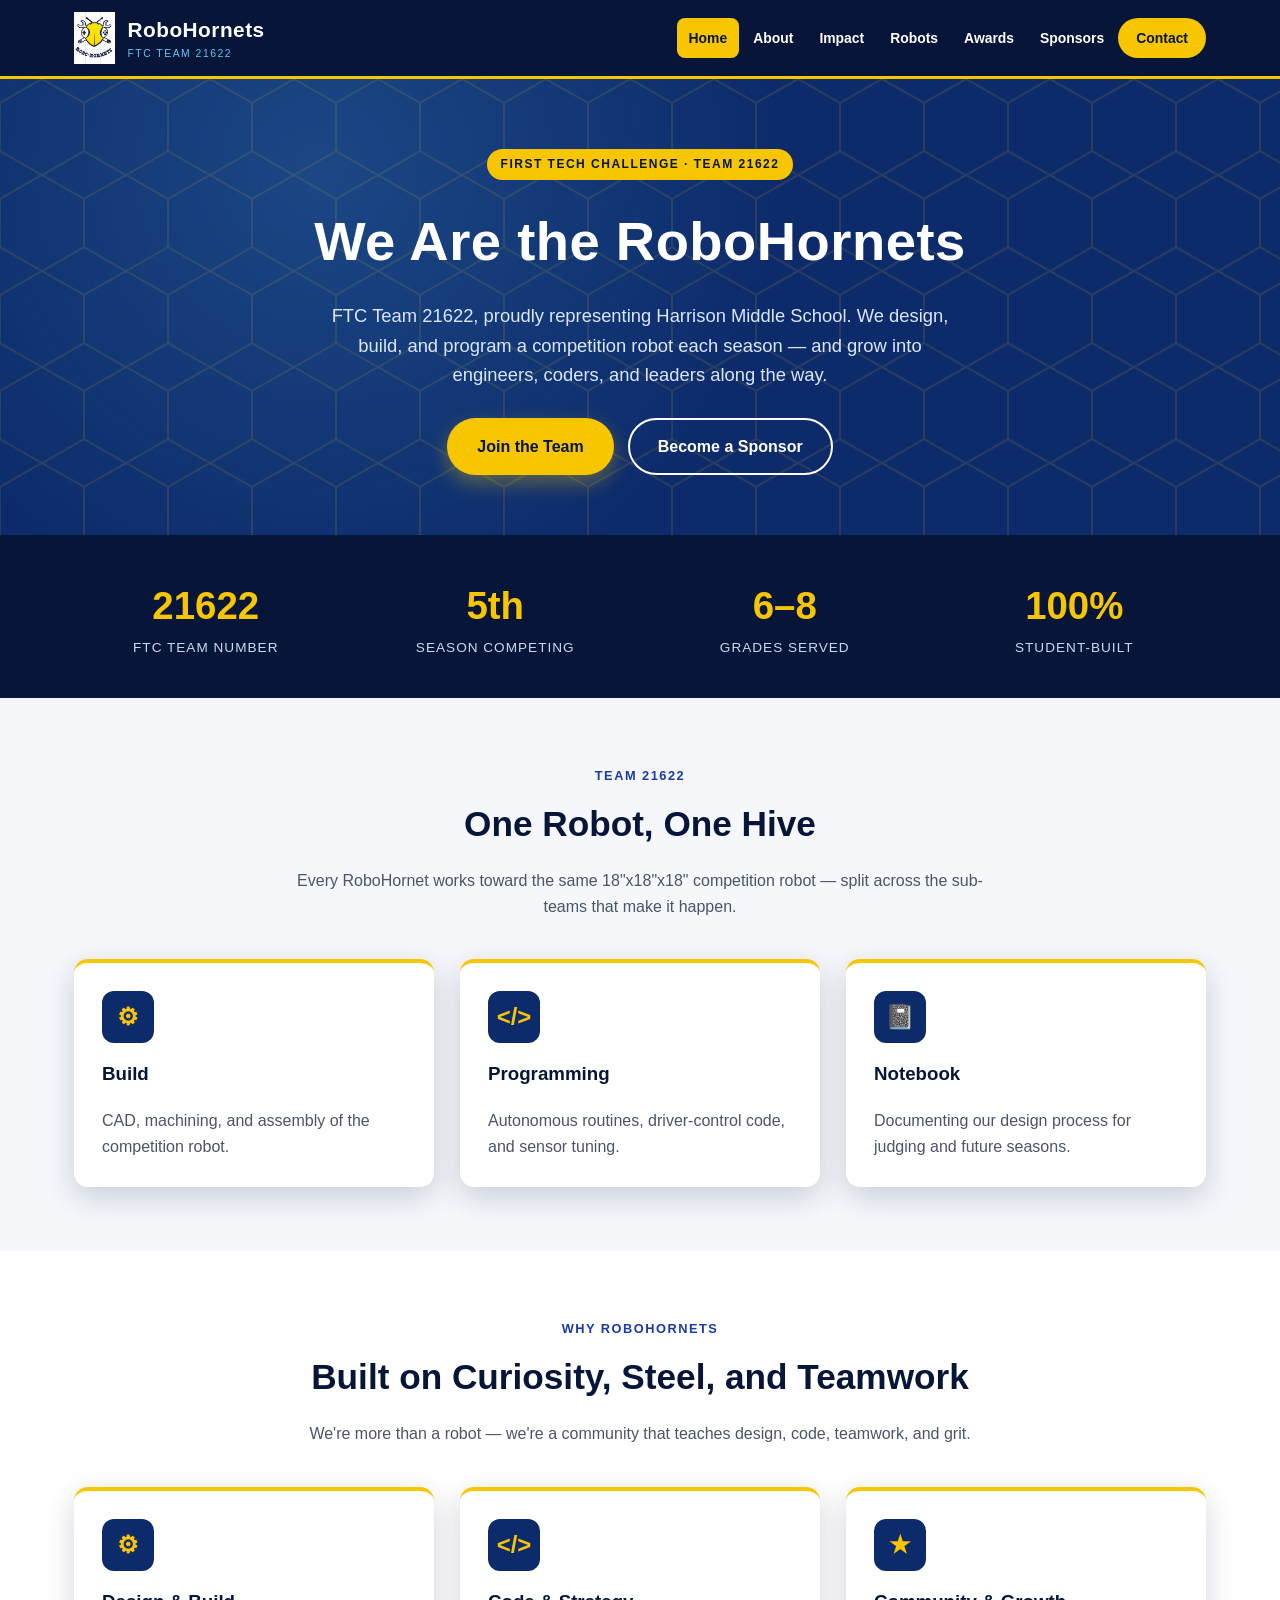
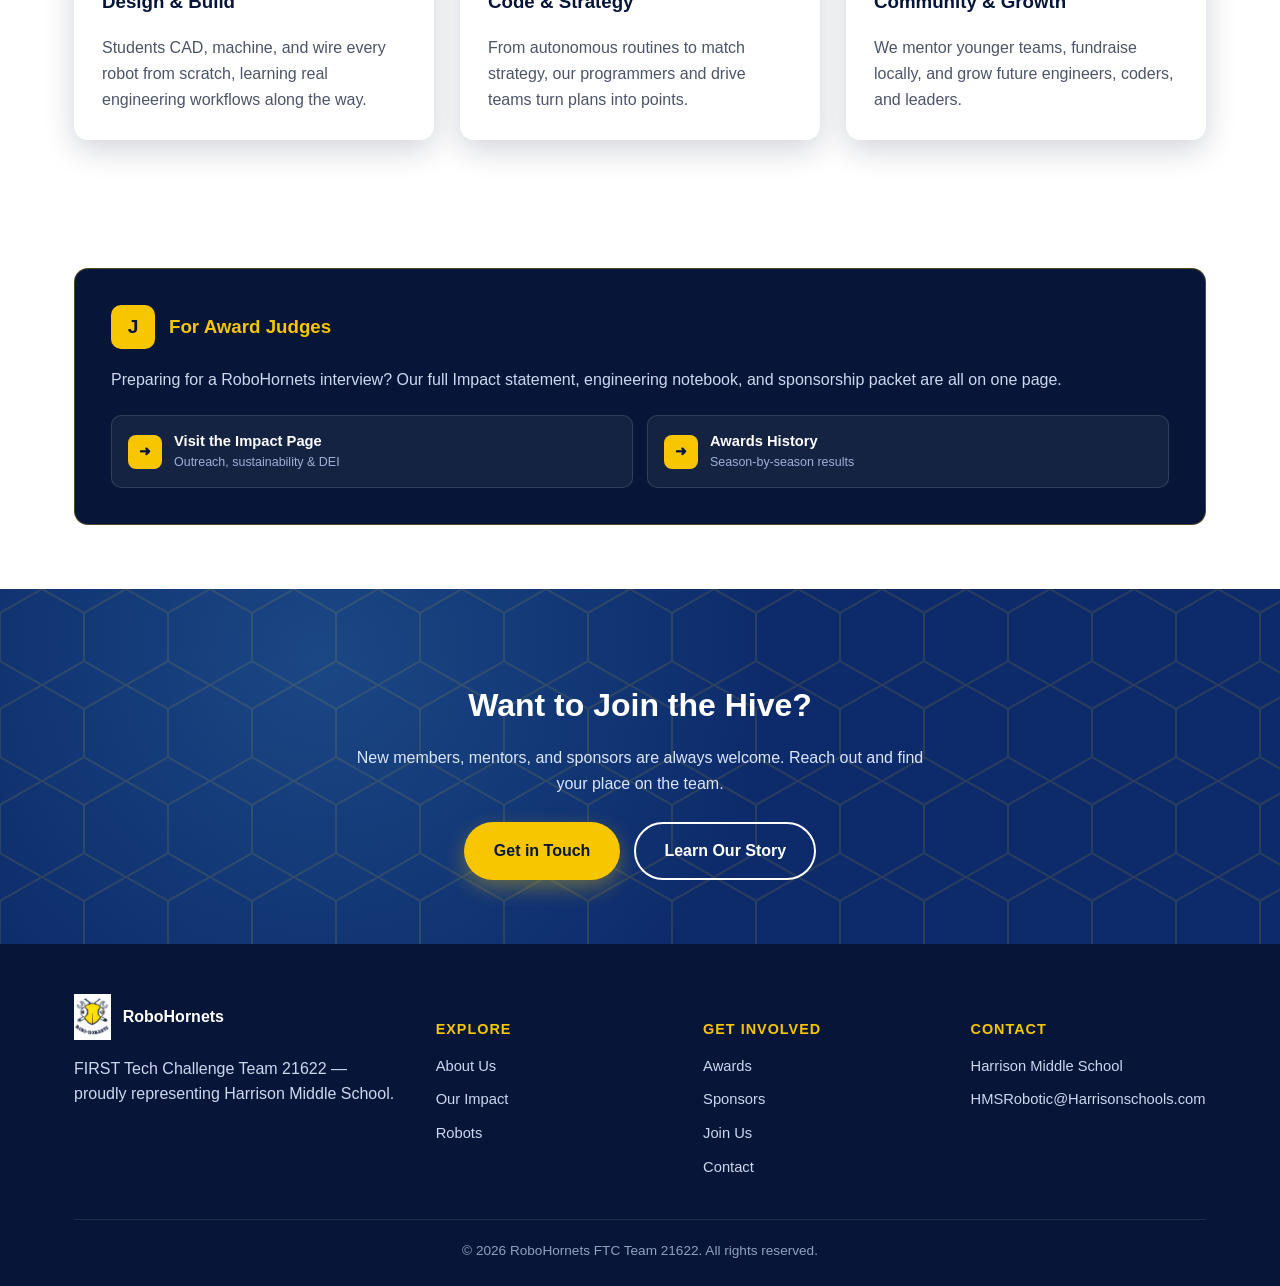
==== commit da87bf6f: "Update outreach wording, impact stats, new logo, and season game logos" ====
--- a/index.html
+++ b/index.html
@@ -73,7 +73,7 @@
       <h2>One Robot, One Hive</h2>
       <p>Every RoboHornet works toward the same 18"x18"x18" competition robot — split across the sub-teams that make it happen.</p>
     </div>
-    <div class="grid grid-4">
+    <div class="grid grid-3">
       <div class="card">
         <div class="icon">⚙</div>
         <h3>Build</h3>
@@ -83,11 +83,6 @@
         <div class="icon">&lt;/&gt;</div>
         <h3>Programming</h3>
         <p>Autonomous routines, driver-control code, and sensor tuning.</p>
-      </div>
-      <div class="card">
-        <div class="icon">📣</div>
-        <h3>Outreach</h3>
-        <p>STEM demos, sponsor relations, and community partnerships.</p>
       </div>
       <div class="card">
         <div class="icon">📓</div>
--- a/css/style.css
+++ b/css/style.css
@@ -450,9 +450,11 @@
   border-radius: 4px;
 }
 
+.swatch.platinum-tier { background: #b8c2d4; }
 .swatch.gold-tier { background: var(--gold); }
-.swatch.blue-tier { background: var(--blue); }
 .swatch.silver-tier { background: #a9b3c7; }
+.swatch.bronze-tier { background: #c67f4e; }
+.swatch.steel-tier { background: #71797e; }
 
 .sponsor-grid {
   display: grid;
@@ -521,6 +523,10 @@
   display: grid;
   grid-template-columns: repeat(3, 1fr);
   gap: 14px;
+}
+
+.judges-links-2 {
+  grid-template-columns: repeat(2, 1fr);
 }
 
 .judges-link {
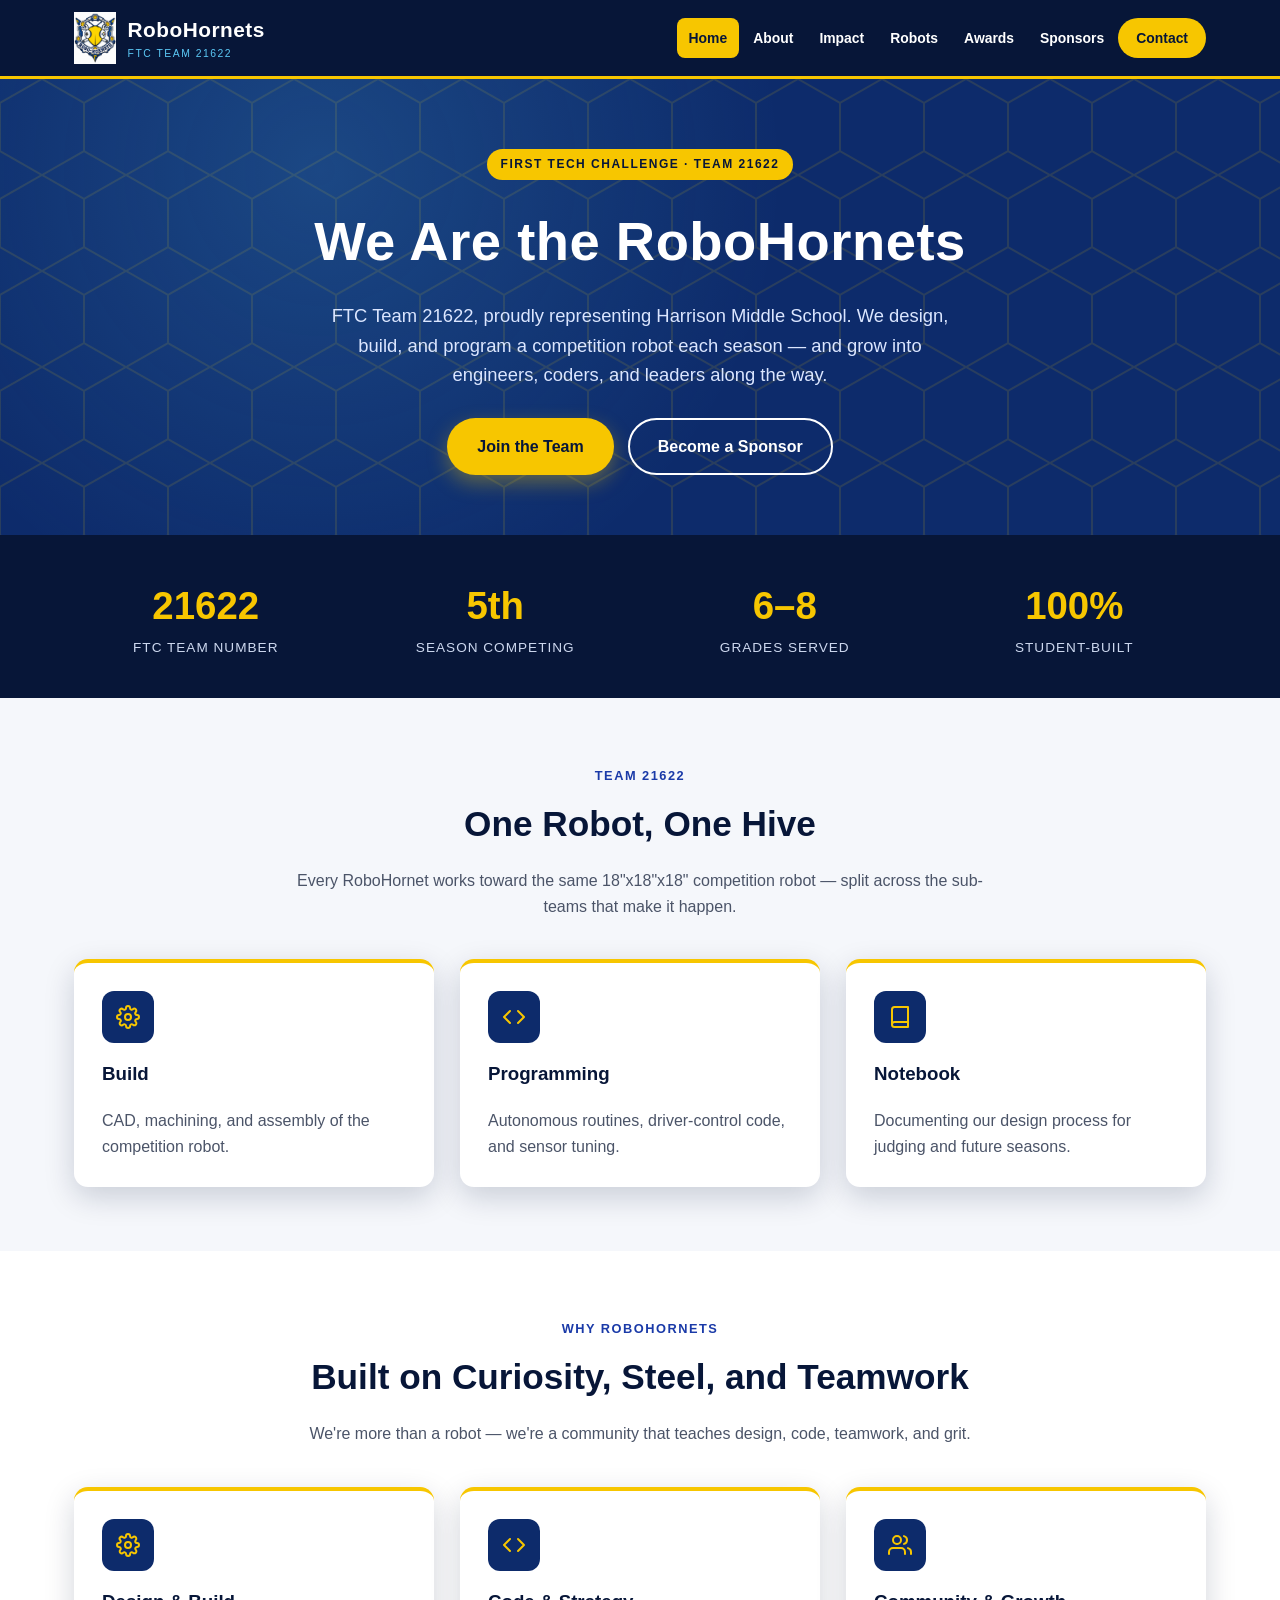
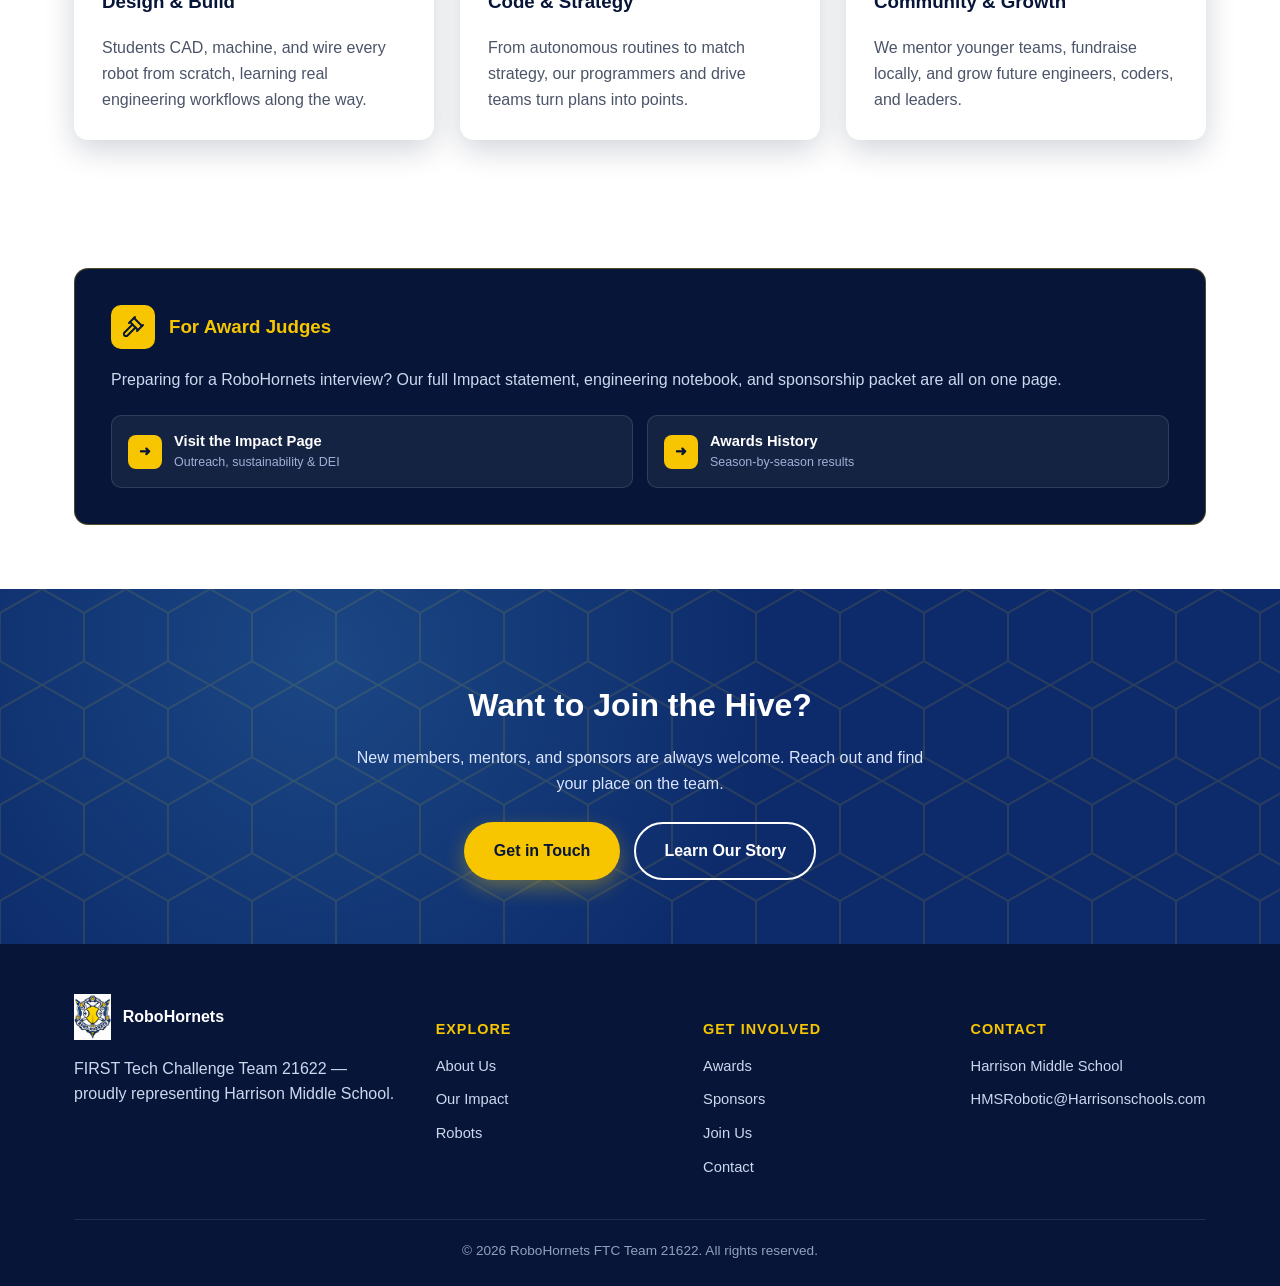
==== commit d25947ab: "Replace emoji icons with inline SVG (stroke-based, currentColor)" ====
--- a/index.html
+++ b/index.html
@@ -75,17 +75,17 @@
     </div>
     <div class="grid grid-3">
       <div class="card">
-        <div class="icon">⚙</div>
+        <div class="icon"><svg viewBox="0 0 24 24" fill="none" stroke="currentColor" stroke-width="2" stroke-linecap="round" stroke-linejoin="round" aria-hidden="true"><circle cx="12" cy="12" r="3"></circle><path d="M19.4 15a1.65 1.65 0 0 0 .33 1.82l.06.06a2 2 0 1 1-2.83 2.83l-.06-.06a1.65 1.65 0 0 0-1.82-.33 1.65 1.65 0 0 0-1 1.51V21a2 2 0 0 1-4 0v-.09A1.65 1.65 0 0 0 9 19.4a1.65 1.65 0 0 0-1.82.33l-.06.06a2 2 0 1 1-2.83-2.83l.06-.06a1.65 1.65 0 0 0 .33-1.82 1.65 1.65 0 0 0-1.51-1H3a2 2 0 0 1 0-4h.09A1.65 1.65 0 0 0 4.6 9a1.65 1.65 0 0 0-.33-1.82l-.06-.06a2 2 0 1 1 2.83-2.83l.06.06a1.65 1.65 0 0 0 1.82.33H9a1.65 1.65 0 0 0 1-1.51V3a2 2 0 0 1 4 0v.09a1.65 1.65 0 0 0 1 1.51 1.65 1.65 0 0 0 1.82-.33l.06-.06a2 2 0 1 1 2.83 2.83l-.06.06a1.65 1.65 0 0 0-.33 1.82V9a1.65 1.65 0 0 0 1.51 1H21a2 2 0 0 1 0 4h-.09a1.65 1.65 0 0 0-1.51 1z"></path></svg></div>
         <h3>Build</h3>
         <p>CAD, machining, and assembly of the competition robot.</p>
       </div>
       <div class="card">
-        <div class="icon">&lt;/&gt;</div>
+        <div class="icon"><svg viewBox="0 0 24 24" fill="none" stroke="currentColor" stroke-width="2" stroke-linecap="round" stroke-linejoin="round" aria-hidden="true"><polyline points="16 18 22 12 16 6"></polyline><polyline points="8 6 2 12 8 18"></polyline></svg></div>
         <h3>Programming</h3>
         <p>Autonomous routines, driver-control code, and sensor tuning.</p>
       </div>
       <div class="card">
-        <div class="icon">📓</div>
+        <div class="icon"><svg viewBox="0 0 24 24" fill="none" stroke="currentColor" stroke-width="2" stroke-linecap="round" stroke-linejoin="round" aria-hidden="true"><path d="M4 19.5A2.5 2.5 0 0 1 6.5 17H20"></path><path d="M6.5 2H20v20H6.5A2.5 2.5 0 0 1 4 19.5v-15A2.5 2.5 0 0 1 6.5 2z"></path></svg></div>
         <h3>Notebook</h3>
         <p>Documenting our design process for judging and future seasons.</p>
       </div>
@@ -102,17 +102,17 @@
     </div>
     <div class="grid grid-3">
       <div class="card">
-        <div class="icon">⚙</div>
+        <div class="icon"><svg viewBox="0 0 24 24" fill="none" stroke="currentColor" stroke-width="2" stroke-linecap="round" stroke-linejoin="round" aria-hidden="true"><circle cx="12" cy="12" r="3"></circle><path d="M19.4 15a1.65 1.65 0 0 0 .33 1.82l.06.06a2 2 0 1 1-2.83 2.83l-.06-.06a1.65 1.65 0 0 0-1.82-.33 1.65 1.65 0 0 0-1 1.51V21a2 2 0 0 1-4 0v-.09A1.65 1.65 0 0 0 9 19.4a1.65 1.65 0 0 0-1.82.33l-.06.06a2 2 0 1 1-2.83-2.83l.06-.06a1.65 1.65 0 0 0 .33-1.82 1.65 1.65 0 0 0-1.51-1H3a2 2 0 0 1 0-4h.09A1.65 1.65 0 0 0 4.6 9a1.65 1.65 0 0 0-.33-1.82l-.06-.06a2 2 0 1 1 2.83-2.83l.06.06a1.65 1.65 0 0 0 1.82.33H9a1.65 1.65 0 0 0 1-1.51V3a2 2 0 0 1 4 0v.09a1.65 1.65 0 0 0 1 1.51 1.65 1.65 0 0 0 1.82-.33l.06-.06a2 2 0 1 1 2.83 2.83l-.06.06a1.65 1.65 0 0 0-.33 1.82V9a1.65 1.65 0 0 0 1.51 1H21a2 2 0 0 1 0 4h-.09a1.65 1.65 0 0 0-1.51 1z"></path></svg></div>
         <h3>Design &amp; Build</h3>
         <p>Students CAD, machine, and wire every robot from scratch, learning real engineering workflows along the way.</p>
       </div>
       <div class="card">
-        <div class="icon">&lt;/&gt;</div>
+        <div class="icon"><svg viewBox="0 0 24 24" fill="none" stroke="currentColor" stroke-width="2" stroke-linecap="round" stroke-linejoin="round" aria-hidden="true"><polyline points="16 18 22 12 16 6"></polyline><polyline points="8 6 2 12 8 18"></polyline></svg></div>
         <h3>Code &amp; Strategy</h3>
         <p>From autonomous routines to match strategy, our programmers and drive teams turn plans into points.</p>
       </div>
       <div class="card">
-        <div class="icon">★</div>
+        <div class="icon"><svg viewBox="0 0 24 24" fill="none" stroke="currentColor" stroke-width="2" stroke-linecap="round" stroke-linejoin="round" aria-hidden="true"><path d="M17 21v-2a4 4 0 0 0-4-4H5a4 4 0 0 0-4 4v2"></path><circle cx="9" cy="7" r="4"></circle><path d="M23 21v-2a4 4 0 0 0-3-3.87"></path><path d="M16 3.13a4 4 0 0 1 0 7.75"></path></svg></div>
         <h3>Community &amp; Growth</h3>
         <p>We mentor younger teams, fundraise locally, and grow future engineers, coders, and leaders.</p>
       </div>
@@ -124,7 +124,7 @@
   <div class="container">
     <div class="judges-box">
       <div class="judges-head">
-        <div class="badge">J</div>
+        <div class="badge"><svg viewBox="0 0 24 24" fill="none" stroke="currentColor" stroke-width="2" stroke-linecap="round" stroke-linejoin="round" aria-hidden="true"><path d="m14.5 12.5-8 8a2.119 2.119 0 1 1-3-3l8-8"></path><path d="m16 16 6-6"></path><path d="m8 8 6-6"></path><path d="m9 7 8 8"></path><path d="m21 11-8-8"></path></svg></div>
         <div>
           <h3>For Award Judges</h3>
         </div>
--- a/css/style.css
+++ b/css/style.css
@@ -290,8 +290,6 @@
   display: flex;
   align-items: center;
   justify-content: center;
-  font-size: 1.5rem;
-  font-weight: 800;
   margin-bottom: 16px;
 }
 
@@ -398,8 +396,18 @@
 
 .robot-photo {
   height: 200px;
-  background: radial-gradient(circle at 30% 30%, var(--sky), var(--navy));
+  background: var(--gray-light);
   position: relative;
+  display: flex;
+  align-items: center;
+  justify-content: center;
+  padding: 20px;
+}
+
+.robot-photo img {
+  max-height: 100%;
+  max-width: 100%;
+  object-fit: contain;
 }
 
 .robot-photo::after {
@@ -512,8 +520,13 @@
   display: flex;
   align-items: center;
   justify-content: center;
-  font-size: 1.2rem;
   flex-shrink: 0;
+}
+
+.card .icon svg,
+.judges-box .judges-head .badge svg {
+  width: 24px;
+  height: 24px;
 }
 
 .judges-box h3 { margin: 0; color: var(--gold); }
